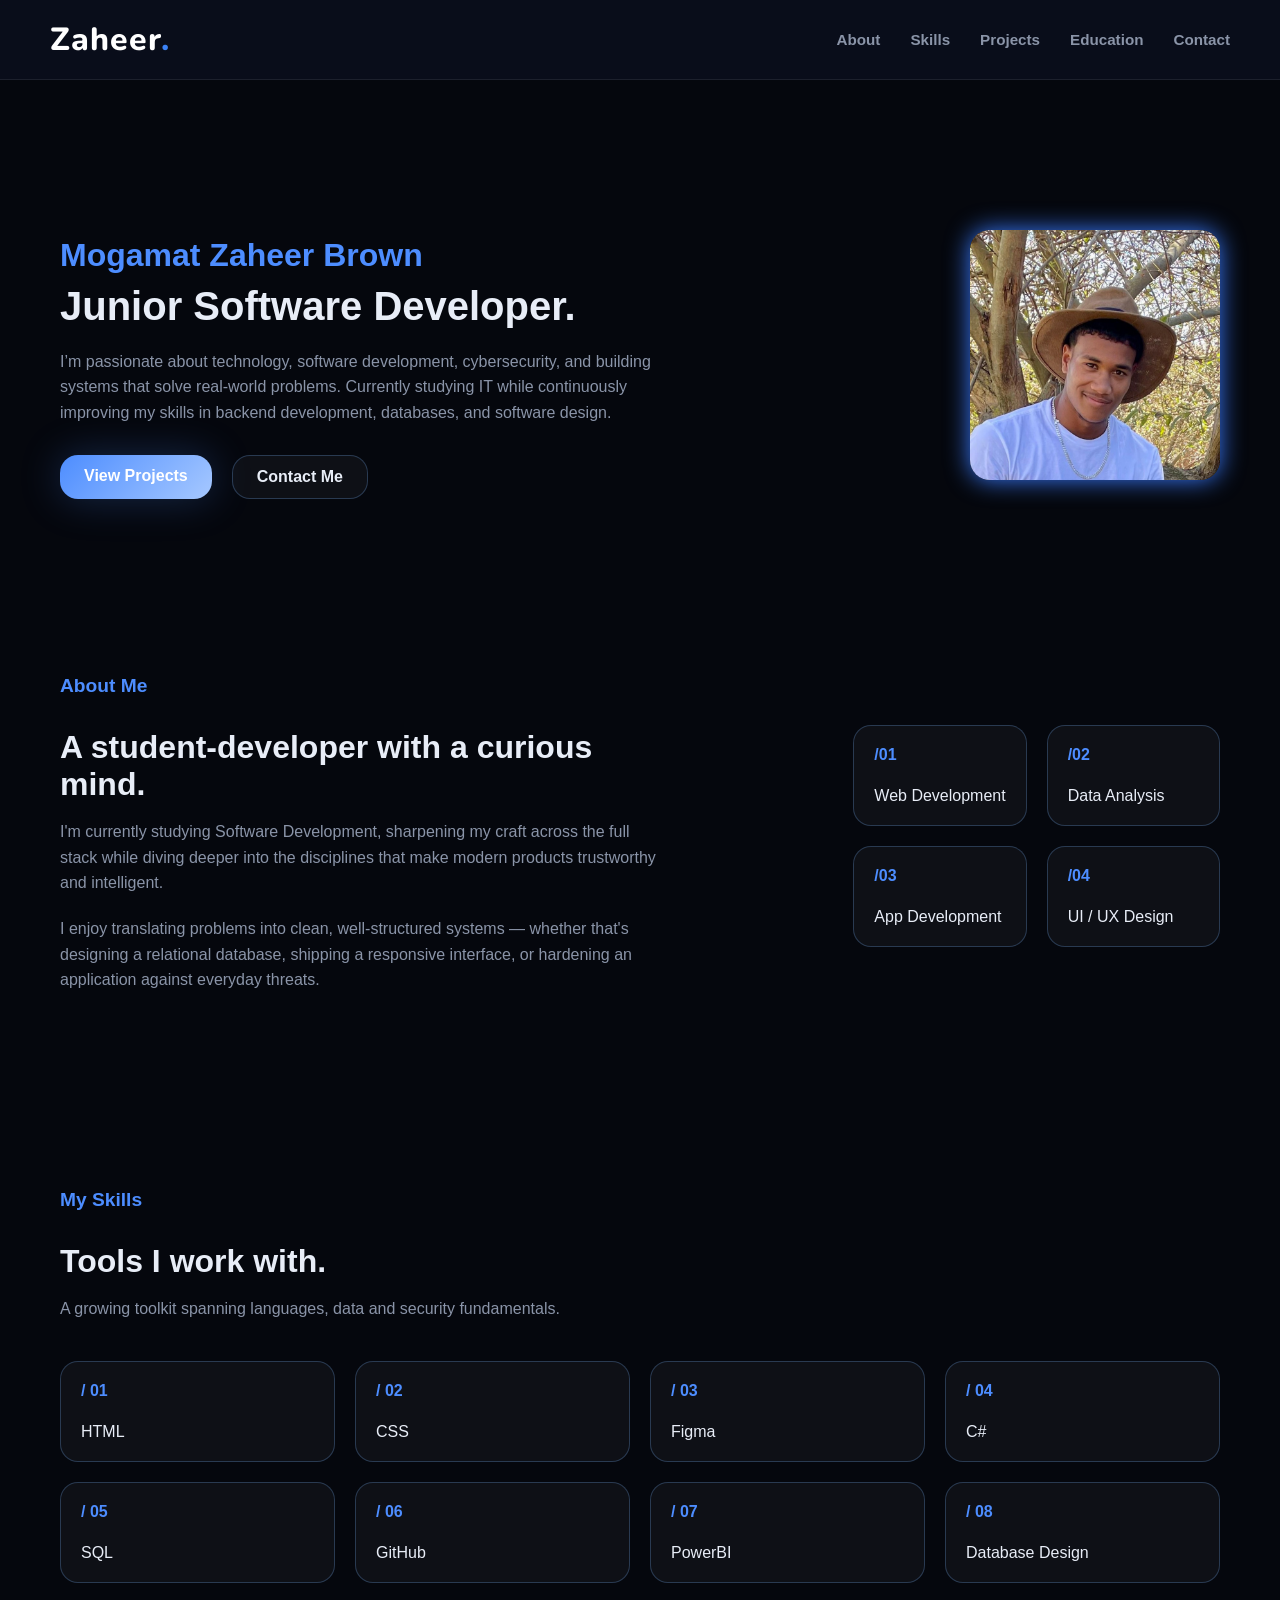
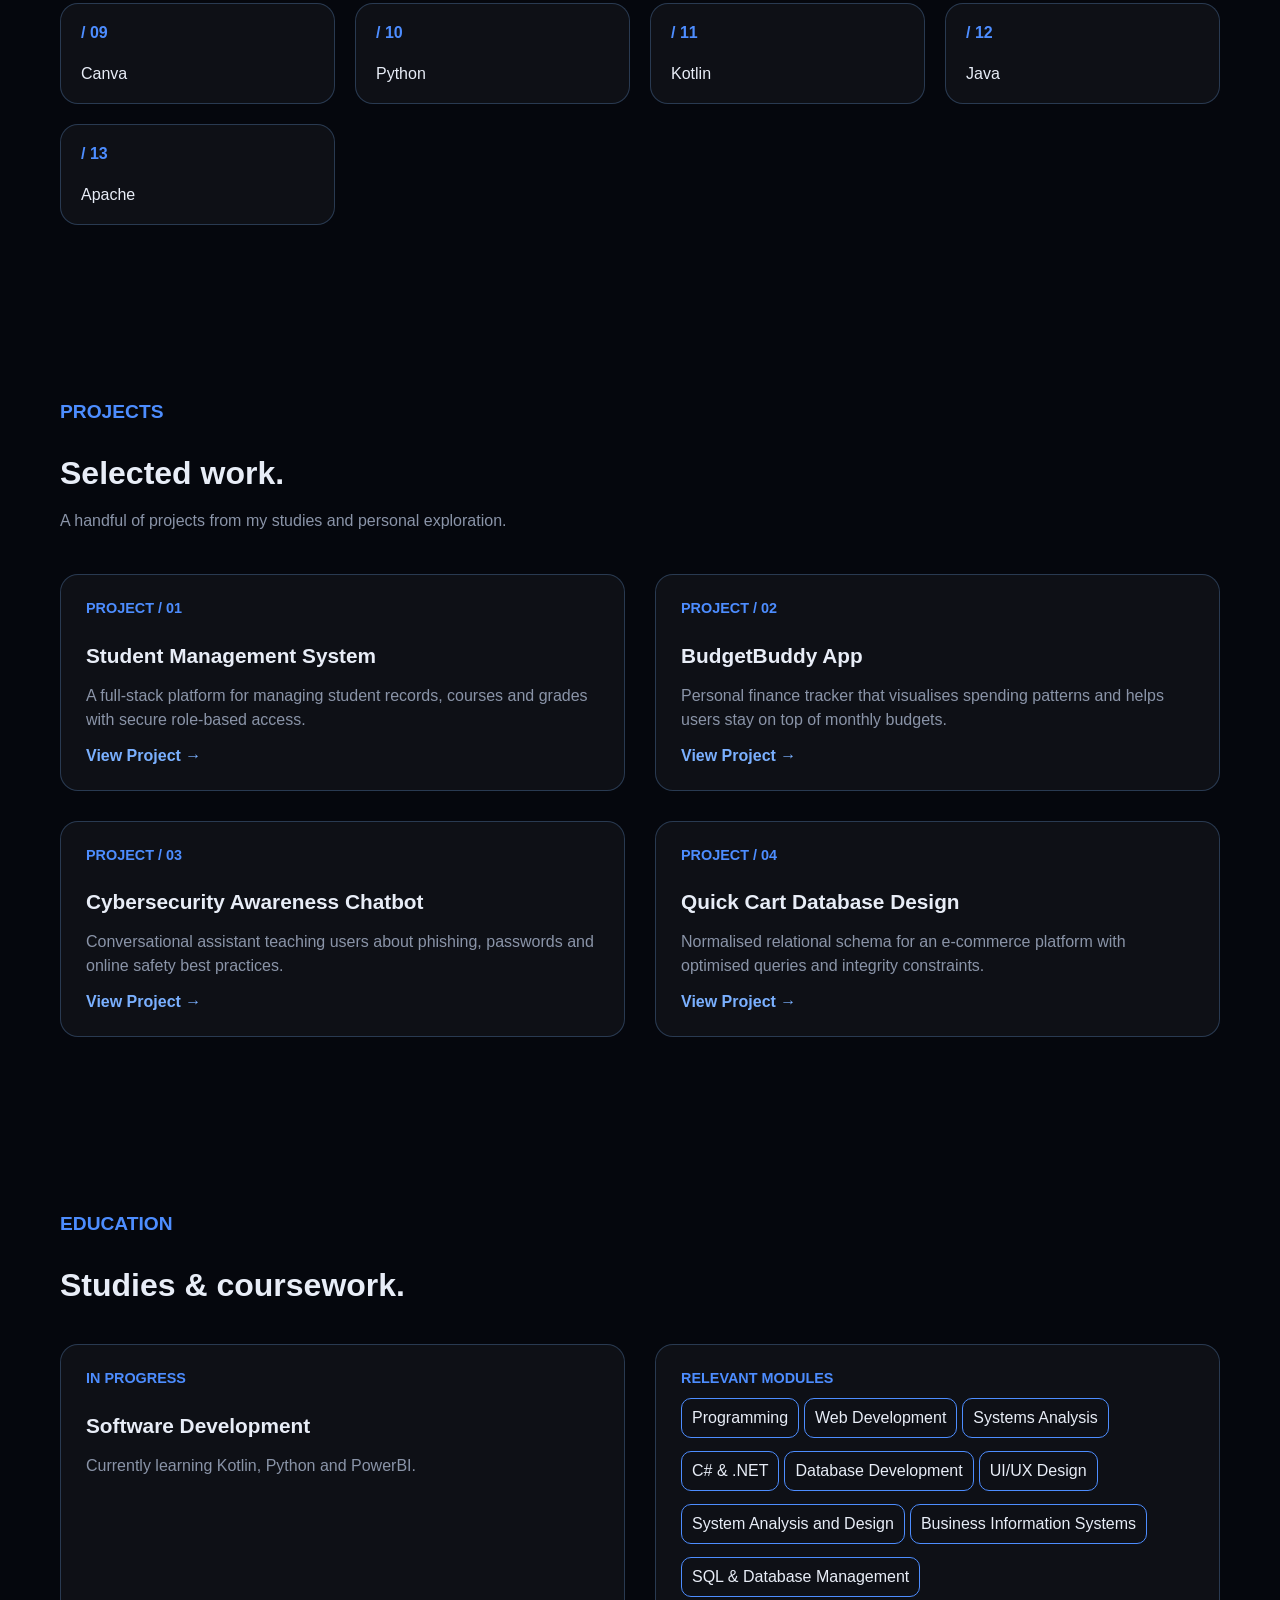
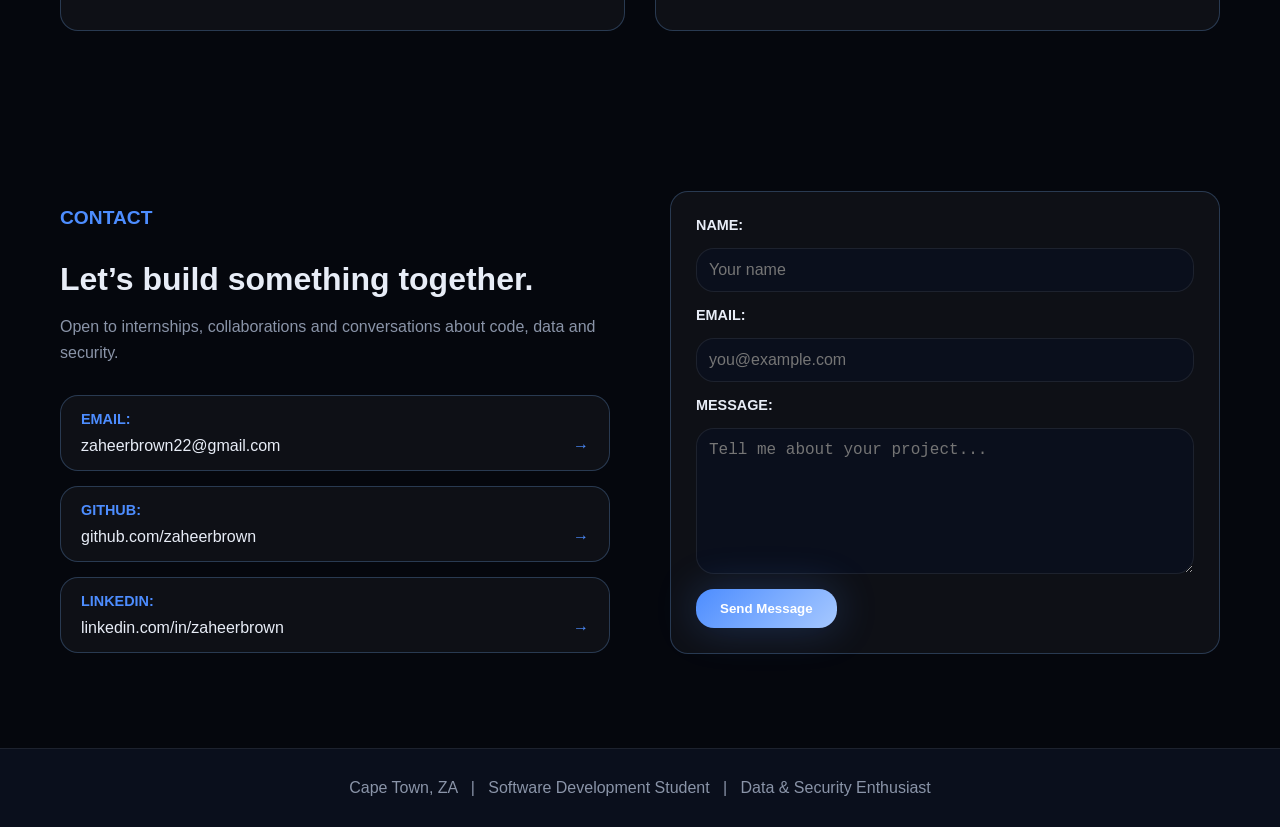
==== index.html @ 106a0495 "renamed html file" ====
<!DOCTYPE html>
<html lang="en">

<head>
    <meta charset="UTF-8">
    <meta name="viewport" content="width=device-width, initial-scale=1.0">
    <title>Mogamat Zaheer Brown Portfolio</title>
    <link rel="stylesheet" href="styles.css">
    <link href="https://fonts.googleapis.com/css2?family=Nunito:wght@700;800&display=swap" rel="stylesheet">
</head>

<body>
    <nav>
        <div>
            <h4 class="logo">
              Zaheer<span>.</span>
            </h4>
        </div>
        <div class="nav_list">
            <a href="#about">About</a>
            <a href="#skills">Skills</a>
            <a href="#projects">Projects</a>
            <a href="#education">Education</a>
            <a href="#contact">Contact</a>
        </div>
    </nav>

    <section class="hero">
        <div class="hero-text">
            <h2>Mogamat Zaheer Brown</h2>
            <h1>Junior Software Developer.</h1>
            <p>I’m passionate about technology, software development, cybersecurity, and building systems that solve
                real-world problems.
                Currently studying IT while continuously improving my skills in backend development, databases, and
                software design.</p>
            <div class="buttons">
                <a href="#projects" class="btn-primary">View Projects</a>
                <a href="#contact" class="btn-secondary">Contact Me</a>
            </div>
        </div>
        <div class="hero-box">
    <img src="images/profile.jpeg" alt="Profile Picture">
</div>
    </section>

    <section id="about" class="about">
        <div class="about-text">
            <h2>About Me</h2>
            <h3>A student-developer with a curious mind.</h3>
            <p>
                I'm currently studying Software Development, sharpening my craft across the full stack while diving
                deeper into the disciplines that make modern products trustworthy and intelligent.
            </p>
            <p>
                I enjoy translating problems into clean, well-structured systems — whether that's designing a relational
                database, shipping a responsive interface, or hardening an application against everyday threats.
            </p>
        </div>

        <div class="about-skills">
            <div class="skill-box">
                <span class="skill-number">/01</span>
                <span class="skill-title">Web Development</span>
            </div>
            <div class="skill-box">
                <span class="skill-number">/02</span>
                <span class="skill-title">Data Analysis</span>
            </div>
            <div class="skill-box">
                <span class="skill-number">/03</span>
                <span class="skill-title">App Development</span>
            </div>
            <div class="skill-box">
                <span class="skill-number">/04</span>
                <span class="skill-title">UI / UX Design</span>
            </div>
        </div>
    </section>


    <section id="skills" class="skills">
        <div class="skills-text">
            <h2>My Skills</h2>
            <h3>Tools I work with.</h3>
            <p>
                A growing toolkit spanning languages, data and security fundamentals.
            </p>
        </div>

        <div class="skills-grid">
            <div class="skill-box">
                <span class="skill-number">/ 01</span>
                <span class="skill-title">HTML</span>
            </div>
            <div class="skill-box">
                <span class="skill-number">/ 02</span>
                <span class="skill-title">CSS</span>
            </div>
            <div class="skill-box">
                <span class="skill-number">/ 03</span>
                <span class="skill-title">Figma</span>
            </div>
            <div class="skill-box">
                <span class="skill-number">/ 04</span>
                <span class="skill-title">C#</span>
            </div>
            <div class="skill-box">
                <span class="skill-number">/ 05</span>
                <span class="skill-title">SQL</span>
            </div>
            <div class="skill-box">
                <span class="skill-number">/ 06</span>
                <span class="skill-title">GitHub</span>
            </div>
            <div class="skill-box">
                <span class="skill-number">/ 07</span>
                <span class="skill-title">PowerBI</span>
            </div>
            <div class="skill-box">
                <span class="skill-number">/ 08</span>
                <span class="skill-title">Database Design</span>
            </div>
            <div class="skill-box">
                <span class="skill-number">/ 09</span>
                <span class="skill-title">Canva</span>
            </div>
            <div class="skill-box">
                <span class="skill-number">/ 10</span>
                <span class="skill-title">Python</span>
            </div>
            <div class="skill-box">
                <span class="skill-number">/ 11</span>
                <span class="skill-title">Kotlin</span>
            </div>
            <div class="skill-box">
                <span class="skill-number">/ 12</span>
                <span class="skill-title">Java</span>
            </div>
            <div class="skill-box">
                <span class="skill-number">/ 13</span>
                <span class="skill-title">Apache</span>
            </div>
        </div>
    </section>

    <!-- PROJECTS -->
    <section id="projects" class="projects">
        <div class="projects-text">
            <h2>PROJECTS</h2>
            <h3>Selected work.</h3>
            <p>A handful of projects from my studies and personal exploration.</p>
        </div>

        <div class="projects-grid">
            <div class="project-card">
                <span class="project-number">PROJECT / 01</span>
                <h4>Student Management System</h4>
                <p>A full-stack platform for managing student records, courses and grades with secure role-based access.
                </p>
                <a href="https://github.com/zaheerbrown/HCIN-FINAL-POE.git" class="project-link">View Project →</a>
            </div>

            <div class="project-card">
                <span class="project-number">PROJECT / 02</span>
                <h4>BudgetBuddy App</h4>
                <p>Personal finance tracker that visualises spending patterns and helps users stay on top of monthly
                    budgets.</p>
                <a href="https://github.com/Suhail-Allie/BudgetBuddy.git" class="project-link" target="_blank">View
                    Project →</a>
            </div>

            <div class="project-card">
                <span class="project-number">PROJECT / 03</span>
                <h4>Cybersecurity Awareness Chatbot</h4>
                <p>Conversational assistant teaching users about phishing, passwords and online safety best practices.
                </p>
                <a href="#" class="project-link" target="_blank">View Project →</a>
            </div>

            <div class="project-card">
                <span class="project-number">PROJECT / 04</span>
                <h4>Quick Cart Database Design</h4>
                <p>Normalised relational schema for an e-commerce platform with optimised queries and integrity
                    constraints.</p>
                <a href="#" class="project-link" target="_blank">View Project →</a>
            </div>
        </div>
    </section>

<section id="education" class="education">
  <div class="education-text">
    <h2>EDUCATION</h2>
    <h3>Studies & coursework.</h3>
  </div>

  <div class="education-grid">
    <div class="education-card">
      <span class="edu-label">IN PROGRESS</span>
      <h4>Software Development</h4>
      <p>Currently learning Kotlin, Python and PowerBI.</p>
    </div>

    <div class="education-card">
      <span class="edu-label">RELEVANT MODULES</span>
      <ul class="modules-list">
        <li>Programming</li>
        <li>Web Development</li>
        <li>Systems Analysis</li>
        <li>C# &amp; .NET</li>
        <li>Database Development</li>
        <li>UI/UX Design</li>
        <li>System Analysis and Design</li>
        <li>Business Information Systems</li>
        <li>SQL & Database Management</li>
      </ul>
    </div>
  </div>
</section>

<section id="contact" class="contact">
  <div class="contact-left">
    <div class="contact-text">
    <h2>CONTACT</h2>
    <h3>Let’s build something together.</h3>
  </div>
    <p>
      Open to internships, collaborations and conversations about code, data and security.
    </p>

    <div class="contact-item">
      <strong>EMAIL:</strong>
      <div class="contact_info">
          <a href="mailto:zaheerbrown22@gmail.com">zaheerbrown22@gmail.com</a>
          <span class="arrow">→</span>
      </div>
    </div>
    <div class="contact-item">
      <strong>GITHUB:</strong>
      <div class="contact_info">
          <a href="https://github.com/zaheerbrown" target="_blank">github.com/zaheerbrown</a>
          <span class="arrow">→</span>
      </div>
    </div>
    <div class="contact-item">
      <strong>LINKEDIN:</strong>
      <div class="contact_info">
          <a href="www.linkedin.com/in/mogamat-zaheer-brown" target="_blank">linkedin.com/in/zaheerbrown</a>
          <span class="arrow">→</span>
      </div>
    </div>
  </div>

  <div class="contact-right">
    <form action="https://formspree.io/f/xzdwbwro" method="POST">
      <label for="name">NAME:</label>
      <input type="text" id="name" name="name" placeholder="Your name" required>

      <label for="email">EMAIL:</label>
      <input type="email" id="email" name="email" placeholder="you@example.com" required>

      <label for="message">MESSAGE:</label>
      <textarea id="message" name="message" placeholder="Tell me about your project..." required></textarea>

      <button type="submit" class="btn-primary">Send Message</button>
    </form>
  </div>
</section>


    <footer>
        Cape Town, ZA &nbsp; | &nbsp; Software Development Student &nbsp; | &nbsp; Data & Security Enthusiast
    </footer>
</body>

</html>
---- styles.css ----
:root {
    --bg: #05070d;
    --bg-2: #0a0f1c;
    --surface: rgba(255, 255, 255, 0.04);
    --surface-strong: rgba(255, 255, 255, 0.07);
    --border: rgba(255, 255, 255, 0.08);
    --border-strong: rgba(120, 180, 255, 0.25);
    --text: #e8edf7;
    --text-dim: #8a94a8;
    --blue: #4d8dff;
    --blue-2: #7ab0ff;
    --blue-glow: #3a7bff;
    --white: #ffffff;
    --gradient: linear-gradient(135deg, #4d8dff 0%, #a6c8ff 100%);
    --gradient-soft: linear-gradient(135deg, rgba(77, 141, 255, 0.18), rgba(166, 200, 255, 0.05));
    --shadow-glow: 0 0 40px rgba(77, 141, 255, 0.25);
    --radius: 18px;
    --radius-lg: 28px;
}

* {
    scroll-behavior: smooth;
}

body {
    margin: 0;
    /* padding: 0 50px 0 50px; */
    font-family: Arial, sans-serif;
    background: var(--bg);
    color: var(--text);
    position: relative;
}

nav {
    display: flex;
    justify-content: space-between;
    align-items: center;
    padding: 18px 50px;
    background: rgba(10, 15, 28, 0.9);
    backdrop-filter: blur(12px);
    border-bottom: 1px solid var(--border);
    position: fixed;
    top: 0;
    width: 100%;
    box-sizing: border-box;
    z-index: 1000;
}

/* LOGO */

.logo {
    font-size: 2rem;
    font-weight: 800;
    font-family: 'Nunito', sans-serif;
    color: white;
    letter-spacing: 1px;
    margin: 0;
}

.logo span {
    color: #3b82f6;
}

/* NAV LINKS */

.nav_list {
    display: flex;
    align-items: center;
    gap: 30px;
}

nav a {
    color: var(--text-dim);
    text-decoration: none;
    font-weight: 600;
    font-size: 0.95rem;
    transition: 0.3s ease;
    position: relative;
}

/* HOVER EFFECT */

nav a::after {
    content: '';
    position: absolute;
    left: 0;
    bottom: -6px;
    width: 0%;
    height: 2px;
    background: var(--blue);
    transition: 0.3s ease;
}

nav a:hover {
    color: var(--white);
}

nav a:hover::after {
    width: 100%;
}

.hero {
    display: flex;
    justify-content: space-between;
    align-items: center;
    padding: 80px 60px;
    margin-top: 130px;
}

.hero-text {
    max-width: 600px;
}

.hero-text h2 {
    color: var(--blue);
    font-size: 2rem;
    margin-bottom: 10px;
}

.hero-text h1 {
    font-size: 2.5rem;
    margin: 0 0 20px;
}

.hero-text p {
    color: var(--text-dim);
    line-height: 1.6;
    margin-bottom: 30px;
}

.buttons {
    display: flex;
    gap: 20px;
}

.buttons a {
    padding: 12px 24px;
    border-radius: var(--radius);
    text-decoration: none;
    font-weight: 600;
    transition: all 0.3s;
}

.btn-primary {
    background: var(--gradient);
    color: var(--white);
    box-shadow: var(--shadow-glow);
}

.btn-secondary {
    background: var(--surface);
    color: var(--text);
    border: 1px solid var(--border-strong);
}

.btn-secondary:hover {
    background: var(--surface-strong);
}

.hero-box {
    width: 160px;
    height: 160px;
    background: var(--bg-2);
    border-radius: var(--radius-lg);
    display: flex;
    align-items: center;
    justify-content: center;
    font-size: 2.5rem;
    font-weight: bold;
    color: var(--blue-2);
    box-shadow: 0 0 25px var(--blue-glow);
}

.about {
    display: flex;
    justify-content: space-between;
    align-items: center;
    padding: 80px 60px;
    gap: 60px;
}

.about-text {
    max-width: 600px;
}

.about-text h2 {
    font-size: 1.2rem;
    color: var(--blue);
    margin-bottom: 10px;
}

.about-text h3 {
    font-size: 2rem;
    margin-bottom: 15px;
    color: var(--text);
}


.about-text p {
    color: var(--text-dim);
    line-height: 1.6;
    margin-bottom: 20px;
}

.about-skills {
    display: grid;
    justify-content: center;
    align-items: center;
    grid-template-columns: repeat(2, 1fr);
    gap: 20px;
}

.skill-box {
    background: var(--surface);
    border: 1px solid var(--border-strong);
    border-radius: var(--radius);
    padding: 20px;
    display: flex;
    align-items: center;
    gap: 15px;
    transition: background 0.3s, transform 0.3s;
}

.skill-box:hover {
    background: var(--surface-strong);
    transform: translateY(-4px);
}

.skill-number {
    color: var(--blue);
    font-weight: bold;
    font-size: 1.2rem;
}

.skill-title {
    color: var(--text);
    font-size: 1rem;
    font-weight: 500;
}

.skills {
    padding: 80px 60px;
}

.skills-text {
    max-width: 600px;
    margin-bottom: 40px;
}

.skills-text h2 {
    font-size: 1.2rem;
    color: var(--blue);
    margin-bottom: 10px;
}

.skills-text h3 {
    font-size: 2rem;
    margin-bottom: 15px;
    color: var(--text);
}

.skills-text p {
    color: var(--text-dim);
    line-height: 1.6;
}

.skills-grid {
    display: grid;
    grid-template-columns: repeat(4, 1fr);
    gap: 20px;
}

.skill-box {
    background: var(--surface);
    border: 1px solid var(--border-strong);
    border-radius: var(--radius);
    padding: 20px;
    display: flex;
    flex-direction: column;
    align-items: flex-start;
    transition: background 0.3s, transform 0.3s;
}

.skill-box:hover {
    background: var(--surface-strong);
    transform: translateY(-4px);
}

.skill-number {
    color: var(--blue);
    font-weight: bold;
    font-size: 1rem;
    margin-bottom: 8px;
}

.skill-title {
    color: var(--text);
    font-size: 1rem;
    font-weight: 500;
}

.projects {
    padding: 80px 60px;
}

.projects-text {
    max-width: 600px;
    margin-bottom: 40px;
}

.projects-text h2 {
    font-size: 1.2rem;
    color: var(--blue);
    margin-bottom: 10px;
}

.projects-text h3 {
    font-size: 2rem;
    margin-bottom: 15px;
    color: var(--text);
}

.projects-text p {
    color: var(--text-dim);
    line-height: 1.6;
}

.projects-grid {
    display: grid;
    grid-template-columns: repeat(2, 1fr);
    gap: 30px;
}

.project-card {
    background: var(--surface);
    border: 1px solid var(--border-strong);
    border-radius: var(--radius);
    padding: 25px;
    transition: background 0.3s, transform 0.3s;
}

.project-card:hover {
    background: var(--surface-strong);
    transform: translateY(-4px);
}

.project-number {
    color: var(--blue);
    font-weight: bold;
    font-size: 0.9rem;
    display: block;
    margin-bottom: 10px;
}

.project-card h4 {
    font-size: 1.3rem;
    margin-bottom: 12px;
    color: var(--text);
}

.project-card p {
    color: var(--text-dim);
    line-height: 1.5;
    margin-bottom: 15px;
}

.project-link {
    color: var(--blue-2);
    text-decoration: none;
    font-weight: 600;
    transition: color 0.3s;
}

.project-link:hover {
    color: var(--blue);
}

.education {
    padding: 80px 60px;
}

.education-text {
    max-width: 600px;
    margin-bottom: 40px;
}

.education-text h2 {
    font-size: 1.2rem;
    color: var(--blue);
    margin-bottom: 10px;
}

.education-text h3 {
    font-size: 2rem;
    margin-bottom: 15px;
    color: var(--text);
}

.education-grid {
    display: grid;
    grid-template-columns: repeat(2, 1fr);
    gap: 30px;
}

.education-card {
    background: var(--surface);
    border: 1px solid var(--border-strong);
    border-radius: var(--radius);
    padding: 25px;
    transition: background 0.3s, transform 0.3s;
}

.education-card:hover {
    background: var(--surface-strong);
    transform: translateY(-4px);
}

.edu-label {
    color: var(--blue);
    font-weight: bold;
    font-size: 0.9rem;
    display: block;
    margin-bottom: 12px;
}

.education-card h4 {
    font-size: 1.3rem;
    margin-bottom: 12px;
    color: var(--text);
}

.education-card p {
    color: var(--text-dim);
    line-height: 1.5;
}

.modules-list {
    list-style: none;
    padding: 0;
    margin: 0;
    display: flex;
    flex-direction: row;
    flex-wrap: wrap;
    gap: 5px;
}

.modules-list li {
    color: var(--text);
    margin-bottom: 8px;
    font-weight: 500;
    border: 1px solid var(--blue);
    padding: 10px;
    border-radius: 10px;
    cursor: default;

}

.modules-list li:hover {
    background-color: #05070d;
}

.contact {
    display: flex;
    justify-content: space-between;
    align-items: flex-start;
    padding: 80px 60px;
    gap: 60px;
}

.contact-left {
    flex: 1;
}

.contact-left h2 {
    font-size: 1.2rem;
    color: var(--blue);
    margin-bottom: 10px;
}

.contact-left h3 {
    font-size: 2rem;
    margin-bottom: 15px;
    color: var(--text);
}

.contact-left p {
    color: var(--text-dim);
    line-height: 1.6;
    margin-bottom: 30px;
}

.contact-item {
    display: flex;
    flex-direction: column;
    align-items: left;
    gap: 10px;
    background: var(--surface);
    border: 1px solid var(--border-strong);
    border-radius: var(--radius);
    padding: 15px 20px;
    margin-bottom: 15px;
    transition: background 0.3s, transform 0.3s;
}

.contact_info {
    display: flex;
    justify-content: space-between;
}

.contact-item:hover {
    background: var(--surface-strong);
    transform: translateY(-3px);
}

.contact-item strong {
    color: var(--blue);
    font-size: 0.9rem;
}

.contact-item a {
    color: var(--text);
    text-decoration: none;
    font-weight: 500;
    flex: 1;
}

.contact-item a:hover {
    color: var(--blue-2);
}

.arrow {
    color: var(--blue);
    font-weight: bold;
}

.contact-right {
    flex: 1;
}

.contact-right form {
    display: flex;
    flex-direction: column;
    gap: 15px;
    background: var(--surface);
    border: 1px solid var(--border-strong);
    border-radius: var(--radius);
    padding: 25px;
}

.contact-right label {
    color: var(--text);
    font-weight: 600;
    font-size: 0.9rem;
}

.contact-right input,
.contact-right textarea {
    background: var(--bg-2);
    border: 1px solid var(--border);
    border-radius: var(--radius);
    padding: 12px;
    color: var(--text);
    font-size: 1rem;
}

.contact-right input:focus,
.contact-right textarea:focus {
    outline: none;
    border-color: var(--blue);
    box-shadow: 0 0 8px var(--blue-glow);
}

.contact-right textarea {
    min-height: 120px;
    resize: vertical;
}

.contact-right button {
    align-self: flex-start;
    padding: 12px 24px;
    border: none;
    border-radius: var(--radius);
    cursor: pointer;
    font-weight: 600;
    background: var(--gradient);
    color: var(--white);
    box-shadow: var(--shadow-glow);
    transition: transform 0.3s;
}

.contact-right button:hover {
    transform: translateY(-3px);
}

.hero-box {
    width: 250px;
    height: 250px;
    border-radius: 20px;
    overflow: hidden;
    display: flex;
    justify-content: center;
    align-items: center;
    background: #111;
}

.hero-box img {
    width: 100%;
    height: 100%;
    object-fit: cover;
}



footer {
    text-align: center;
    padding: 30px;
    color: var(--text-dim);
    border-top: 1px solid var(--border);
    background: var(--bg-2);
}


/* large tablets */
@media (max-width: 1200px) {

    .skills-grid {
        grid-template-columns: repeat(3, 1fr);
    }

    .projects-grid {
        grid-template-columns: 1fr;
    }

    .education-grid {
        grid-template-columns: 1fr;
    }
}



/* tablets */
@media (max-width: 992px) {

    nav {
        padding: 10px 20px;
    }

    .hero,
    .about,
    .contact {
        flex-direction: column;
        text-align: center;
        gap: 50px;
    }

    .hero-text,
    .about-text,
    .skills-text,
    .projects-text,
    .education-text,
    .contact-left {
        max-width: 100%;
    }

    .buttons {
        justify-content: center;
    }

    .about-skills {
        width: 100%;
    }

    .skills-grid {
        grid-template-columns: repeat(2, 1fr);
    }

    .contact-right {
        width: 100%;
    }

    .contact-right form {
        width: 100%;
        box-sizing: border-box;
    }

    .hero {
        padding: 140px 40px 80px;
    }

    .about,
    .skills,
    .projects,
    .education,
    .contact {
        padding: 80px 40px;
    }
}



/* media devices */
@media (max-width: 768px) {

    nav {
        flex-direction: column;
        align-items: center;
        padding: 15px;
    }

    .nav_list {
        flex-wrap: wrap;
        justify-content: center;
        gap: 15px;
        padding: 0;
        margin-bottom: 10px;
    }

    nav a {
        margin-left: 0;
        font-size: 0.95rem;
    }

    .logo {
        padding-left: 0;
        font-size: 1.8rem;
    }

    .hero {
        padding: 40px 25px 80px;
        flex-direction: column-reverse;
    }
    .hero-text h1 {
        font-size: 2rem;
    }

    .hero-text h2 {
        font-size: 1.5rem;
    }

    .hero-box {
        width: 220px;
        height: 220px;
    }

    .about,
    .skills,
    .projects,
    .education,
    .contact {
        padding: 70px 25px;
    }

    .about-skills {
        grid-template-columns: 1fr;
    }

    .skills-grid {
        grid-template-columns: 1fr;
    }

    .projects-grid {
        grid-template-columns: 1fr;
    }

    .education-grid {
        grid-template-columns: 1fr;
    }

    .section-header h3,
    .about-text h3,
    .skills-text h3,
    .projects-text h3,
    .education-text h3,
    .contact-left h3 {
        font-size: 1.8rem;
    }

    .contact {
        gap: 40px;
    }

    .contact-item {
        text-align: left;
    }
}


/* smart phones */
@media (max-width: 480px) {

    .hero {
        padding: 180px 20px 60px;
    }

    .hero-text h1 {
        font-size: 1.7rem;
    }

    .hero-text p,
    .about-text p,
    .skills-text p,
    .projects-text p,
    .contact-left p {
        font-size: 0.95rem;
        line-height: 1.7;
    }

    .buttons {
        flex-direction: column;
        width: 100%;
    }

    .buttons a {
        text-align: center;
        width: 100%;
        box-sizing: border-box;
    }

    .hero-box {
        width: 180px;
        height: 180px;
    }

    .skill-box,
    .project-card,
    .education-card,
    .contact-item,
    .contact-right form {
        padding: 18px;
    }

    .section-header h3,
    .about-text h3,
    .skills-text h3,
    .projects-text h3,
    .education-text h3,
    .contact-left h3 {
        font-size: 1.5rem;
    }

    footer {
        font-size: 0.85rem;
        line-height: 1.6;
        padding: 20px;
    }
}

@media (max-width: 340px){
    .nav_list {
    gap: 5px;

}
.hero {
        padding: 24px 25px 80px;
    }
}
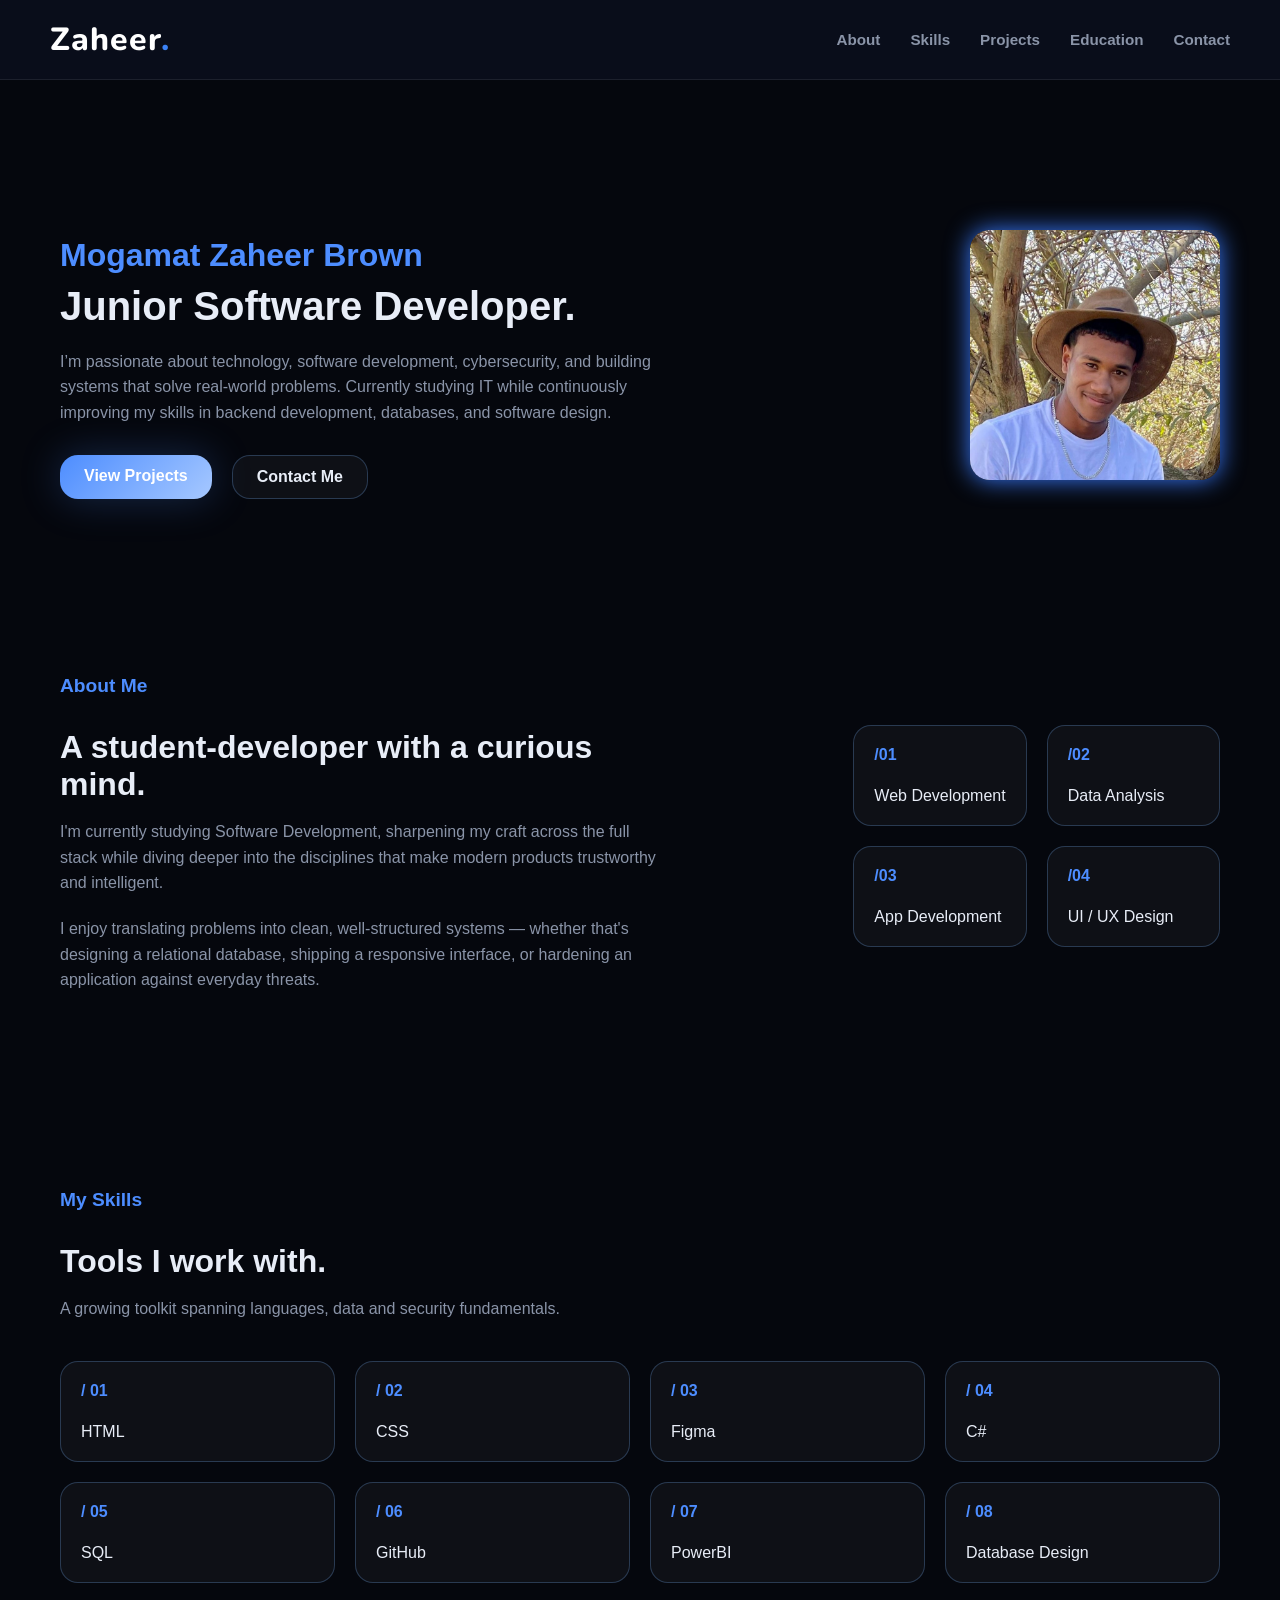
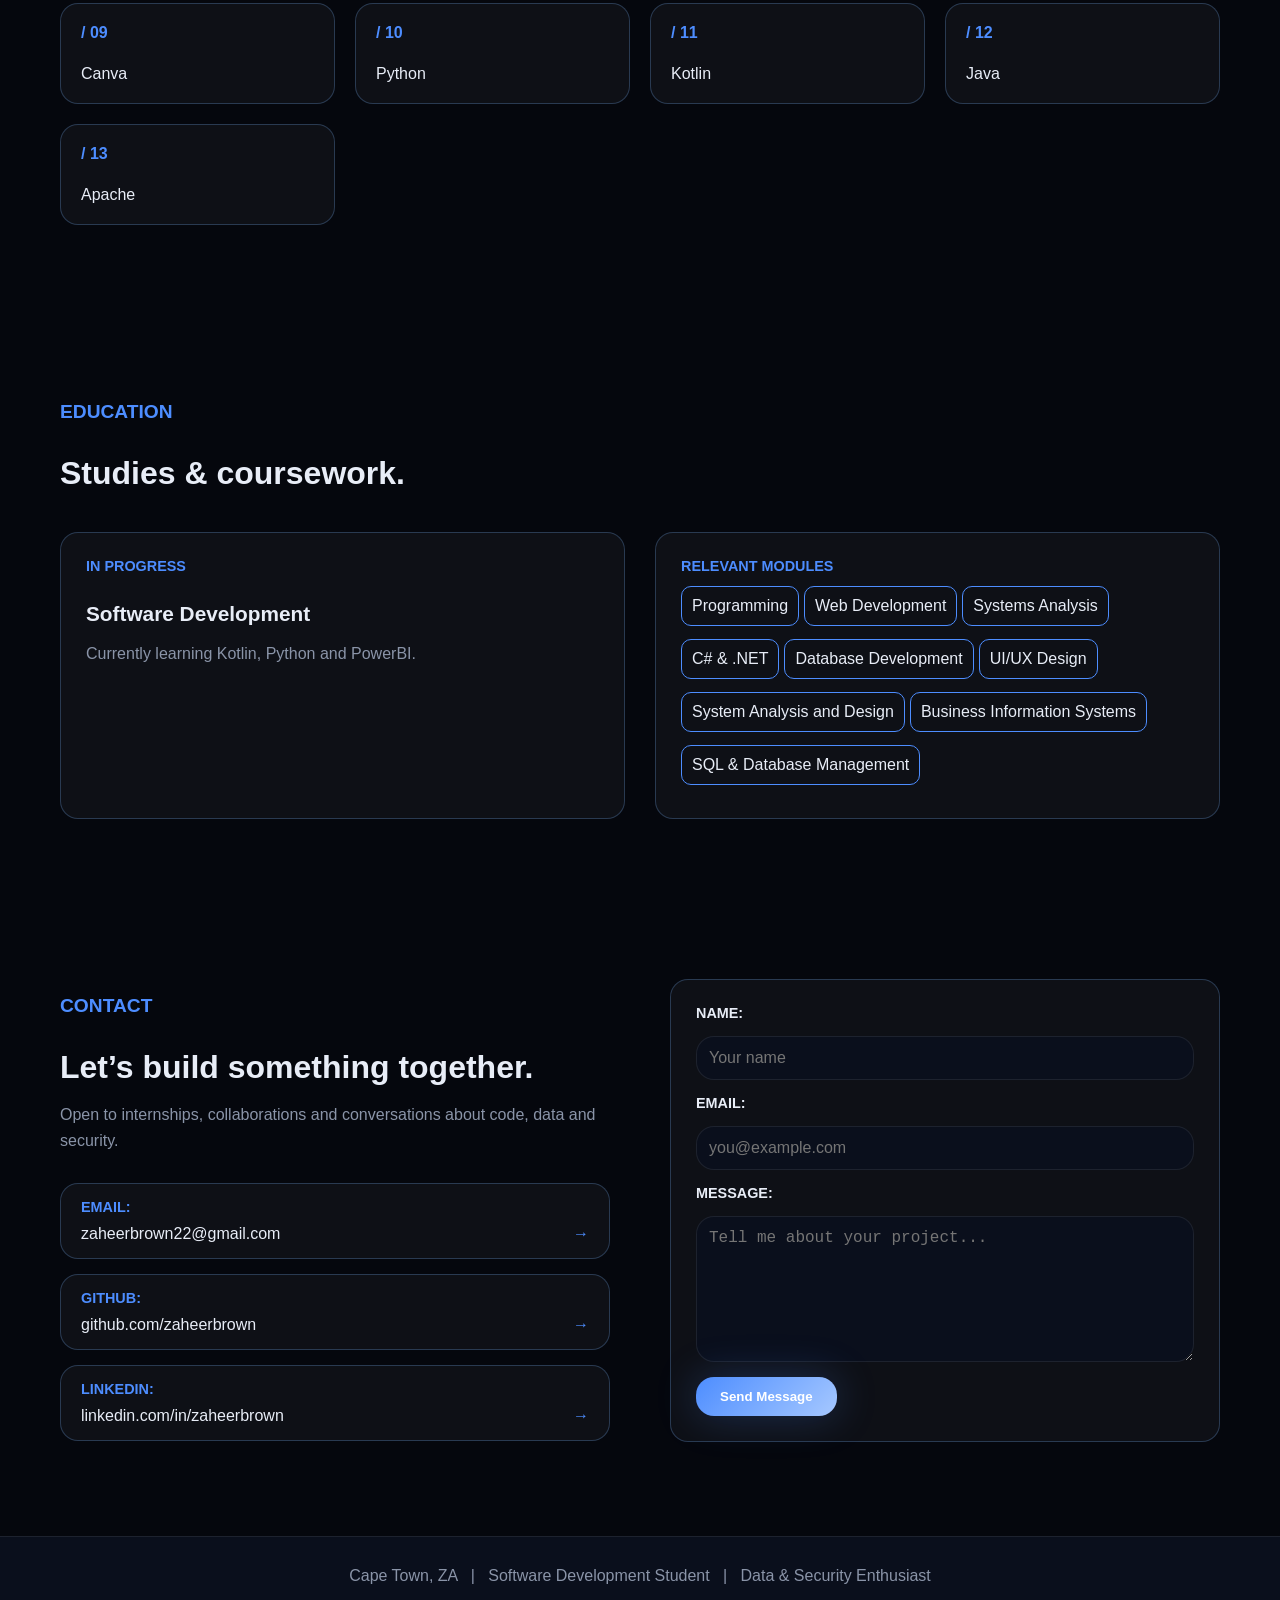
==== commit e90edc1d: "updated the skills section and removed unnecessary information" ====
--- a/index.html
+++ b/index.html
@@ -139,50 +139,6 @@
             <div class="skill-box">
                 <span class="skill-number">/ 13</span>
                 <span class="skill-title">Apache</span>
-            </div>
-        </div>
-    </section>
-
-    <!-- PROJECTS -->
-    <section id="projects" class="projects">
-        <div class="projects-text">
-            <h2>PROJECTS</h2>
-            <h3>Selected work.</h3>
-            <p>A handful of projects from my studies and personal exploration.</p>
-        </div>
-
-        <div class="projects-grid">
-            <div class="project-card">
-                <span class="project-number">PROJECT / 01</span>
-                <h4>Student Management System</h4>
-                <p>A full-stack platform for managing student records, courses and grades with secure role-based access.
-                </p>
-                <a href="https://github.com/zaheerbrown/HCIN-FINAL-POE.git" class="project-link">View Project →</a>
-            </div>
-
-            <div class="project-card">
-                <span class="project-number">PROJECT / 02</span>
-                <h4>BudgetBuddy App</h4>
-                <p>Personal finance tracker that visualises spending patterns and helps users stay on top of monthly
-                    budgets.</p>
-                <a href="https://github.com/Suhail-Allie/BudgetBuddy.git" class="project-link" target="_blank">View
-                    Project →</a>
-            </div>
-
-            <div class="project-card">
-                <span class="project-number">PROJECT / 03</span>
-                <h4>Cybersecurity Awareness Chatbot</h4>
-                <p>Conversational assistant teaching users about phishing, passwords and online safety best practices.
-                </p>
-                <a href="#" class="project-link" target="_blank">View Project →</a>
-            </div>
-
-            <div class="project-card">
-                <span class="project-number">PROJECT / 04</span>
-                <h4>Quick Cart Database Design</h4>
-                <p>Normalised relational schema for an e-commerce platform with optimised queries and integrity
-                    constraints.</p>
-                <a href="#" class="project-link" target="_blank">View Project →</a>
             </div>
         </div>
     </section>
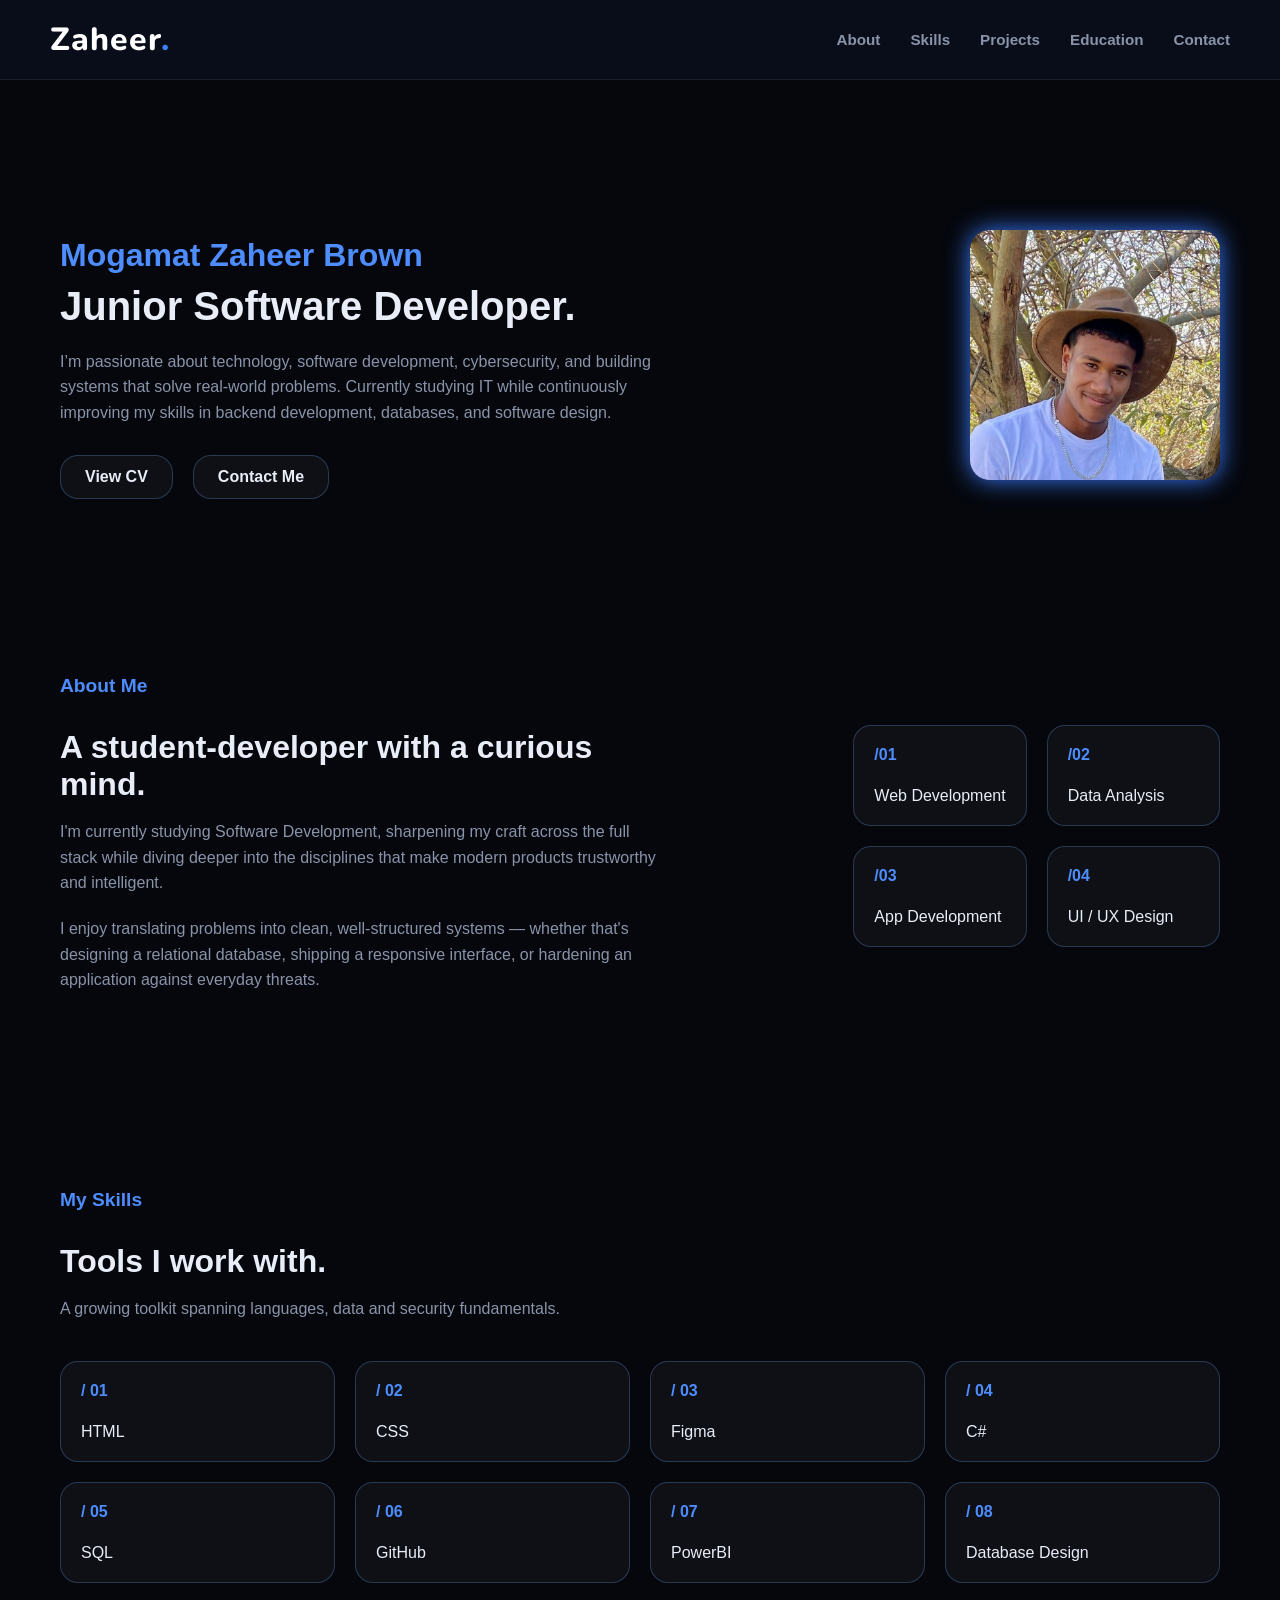
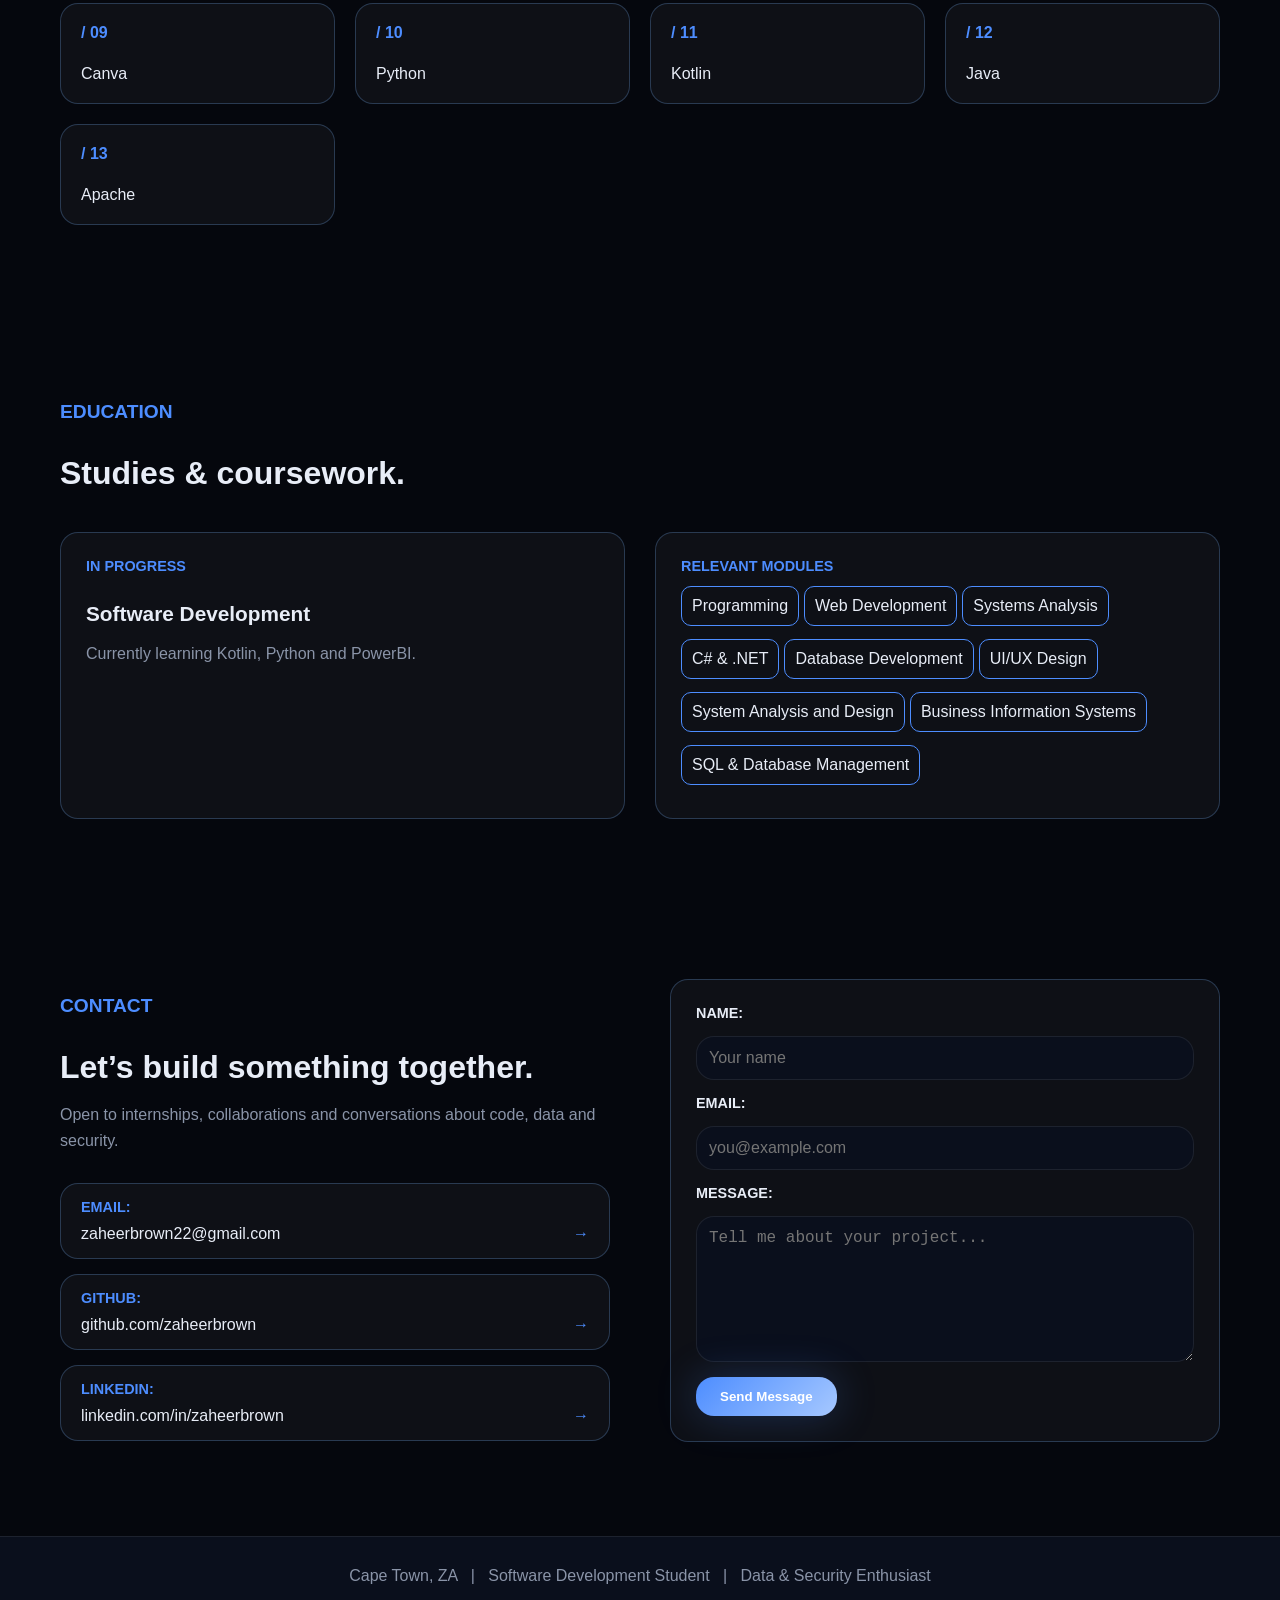
==== commit 491ce8ed: "added my cv" ====
--- a/index.html
+++ b/index.html
@@ -34,7 +34,8 @@
                 Currently studying IT while continuously improving my skills in backend development, databases, and
                 software design.</p>
             <div class="buttons">
-                <a href="#projects" class="btn-primary">View Projects</a>
+                <a href="assets/Zaheer_Brown_CV.pdf" target="_blank" class="btn-secondary">
+        View CV</a>
                 <a href="#contact" class="btn-secondary">Contact Me</a>
             </div>
         </div>
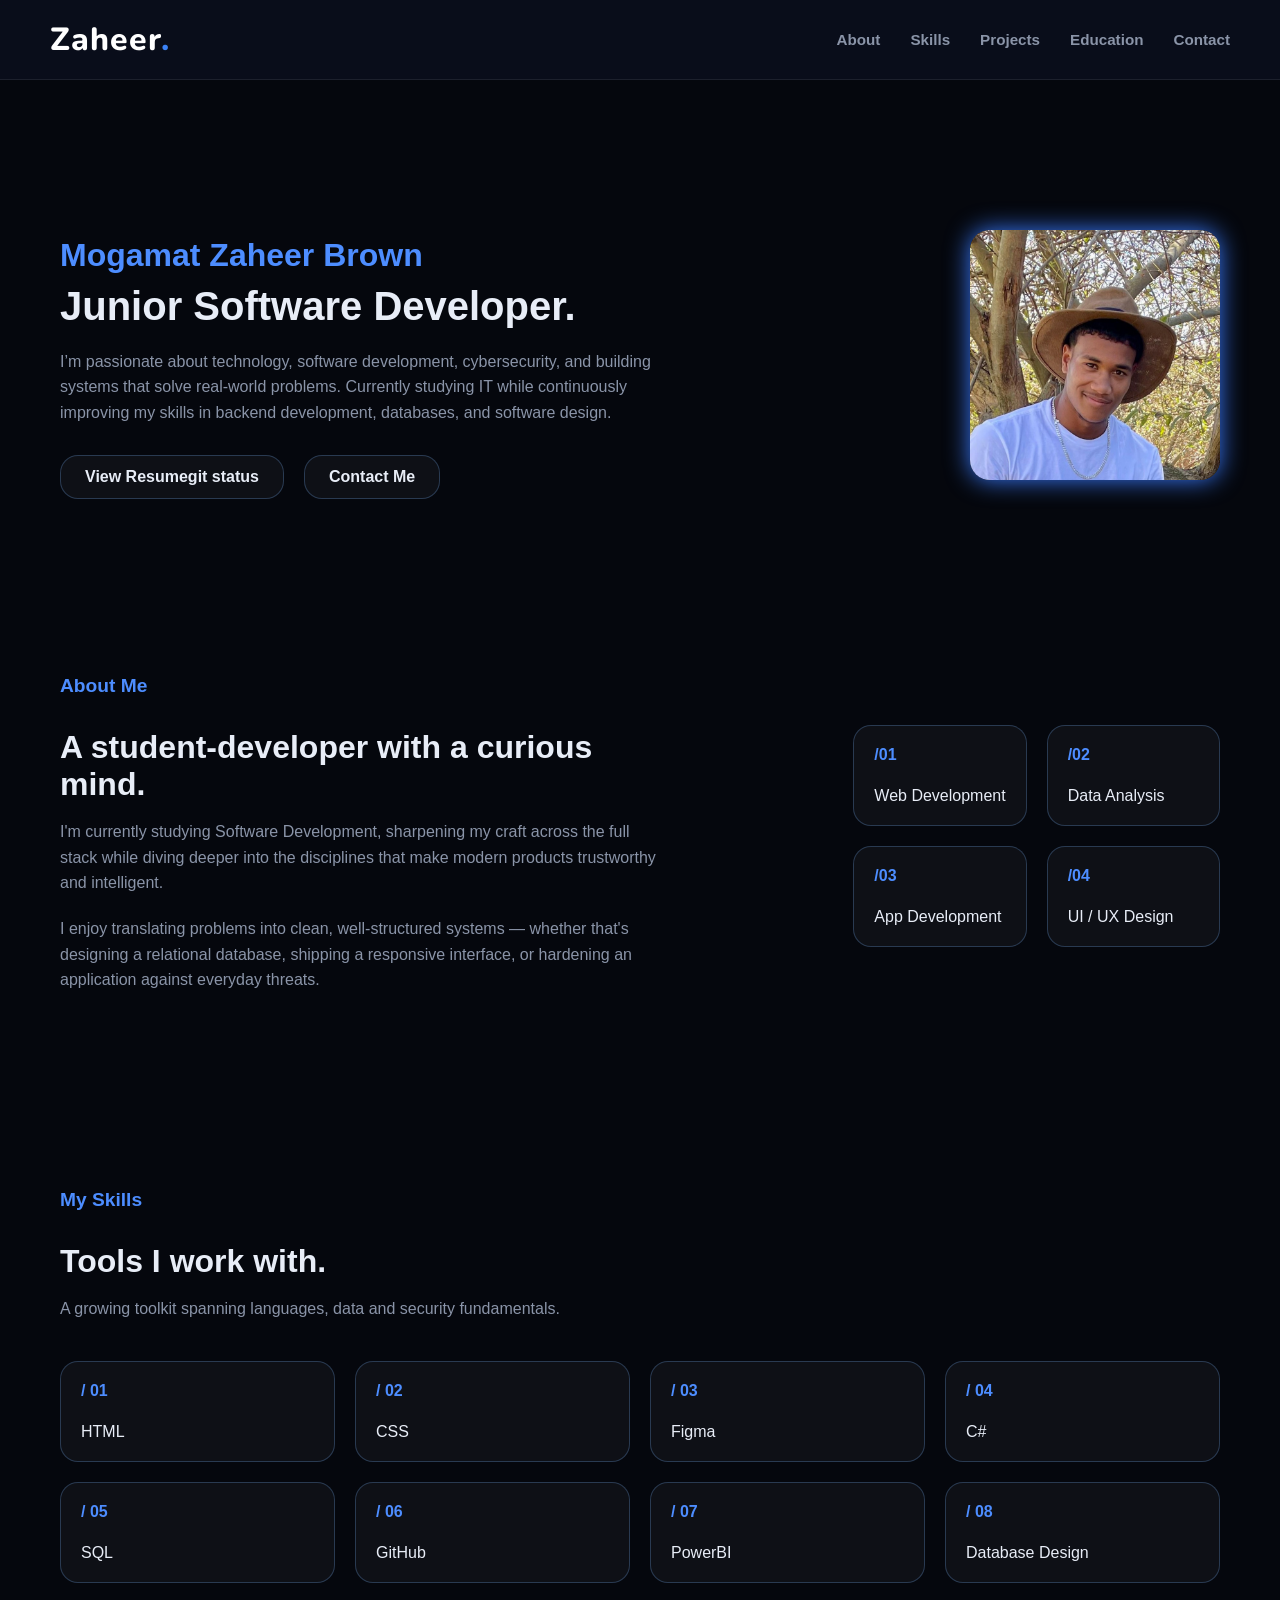
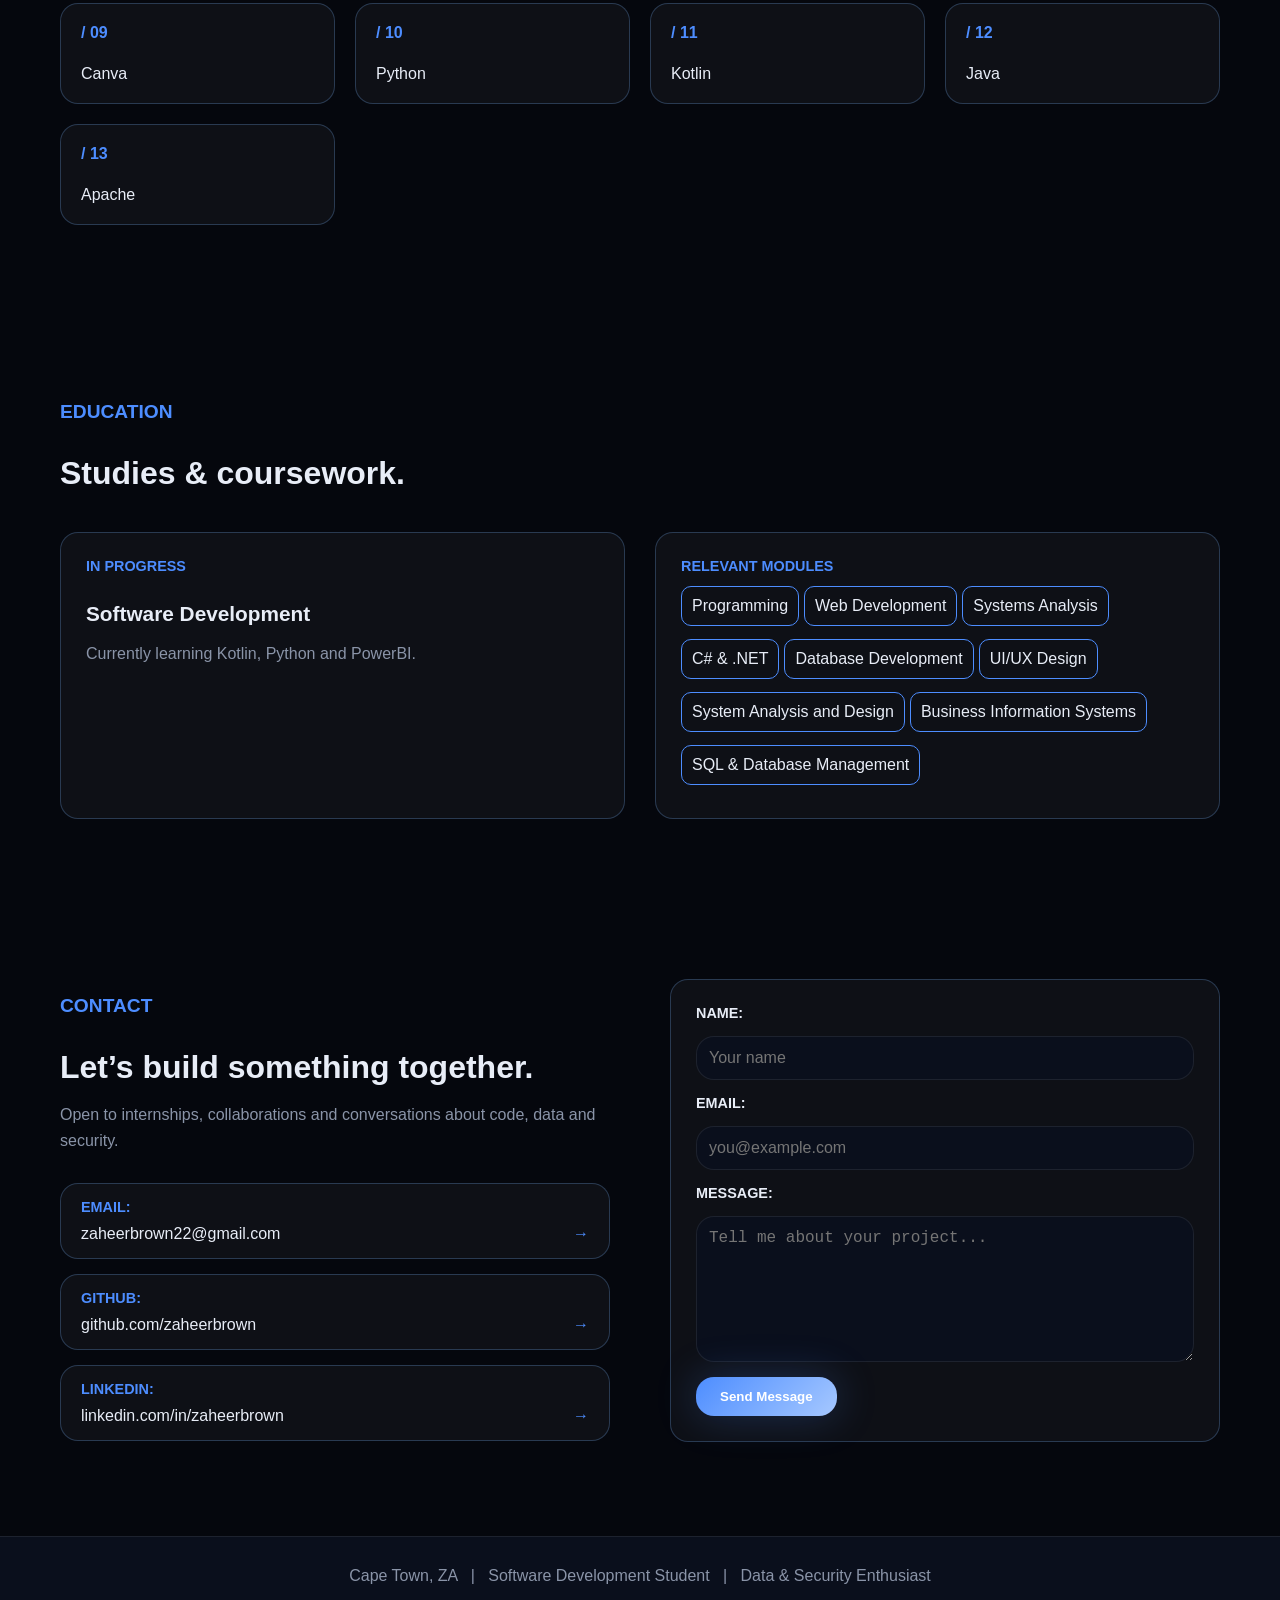
==== commit e7e60a05: "Added View Resume button" ====
--- a/index.html
+++ b/index.html
@@ -34,8 +34,9 @@
                 Currently studying IT while continuously improving my skills in backend development, databases, and
                 software design.</p>
             <div class="buttons">
-                <a href="assets/Zaheer_Brown_CV.pdf" target="_blank" class="btn-secondary">
-        View CV</a>
+                <a href="assets/CV MOGAMAT ZAHEER BROWN 2026.pdf" target="_blank" class="btn-secondary">
+                  View Resumegit status
+                 </a>
                 <a href="#contact" class="btn-secondary">Contact Me</a>
             </div>
         </div>
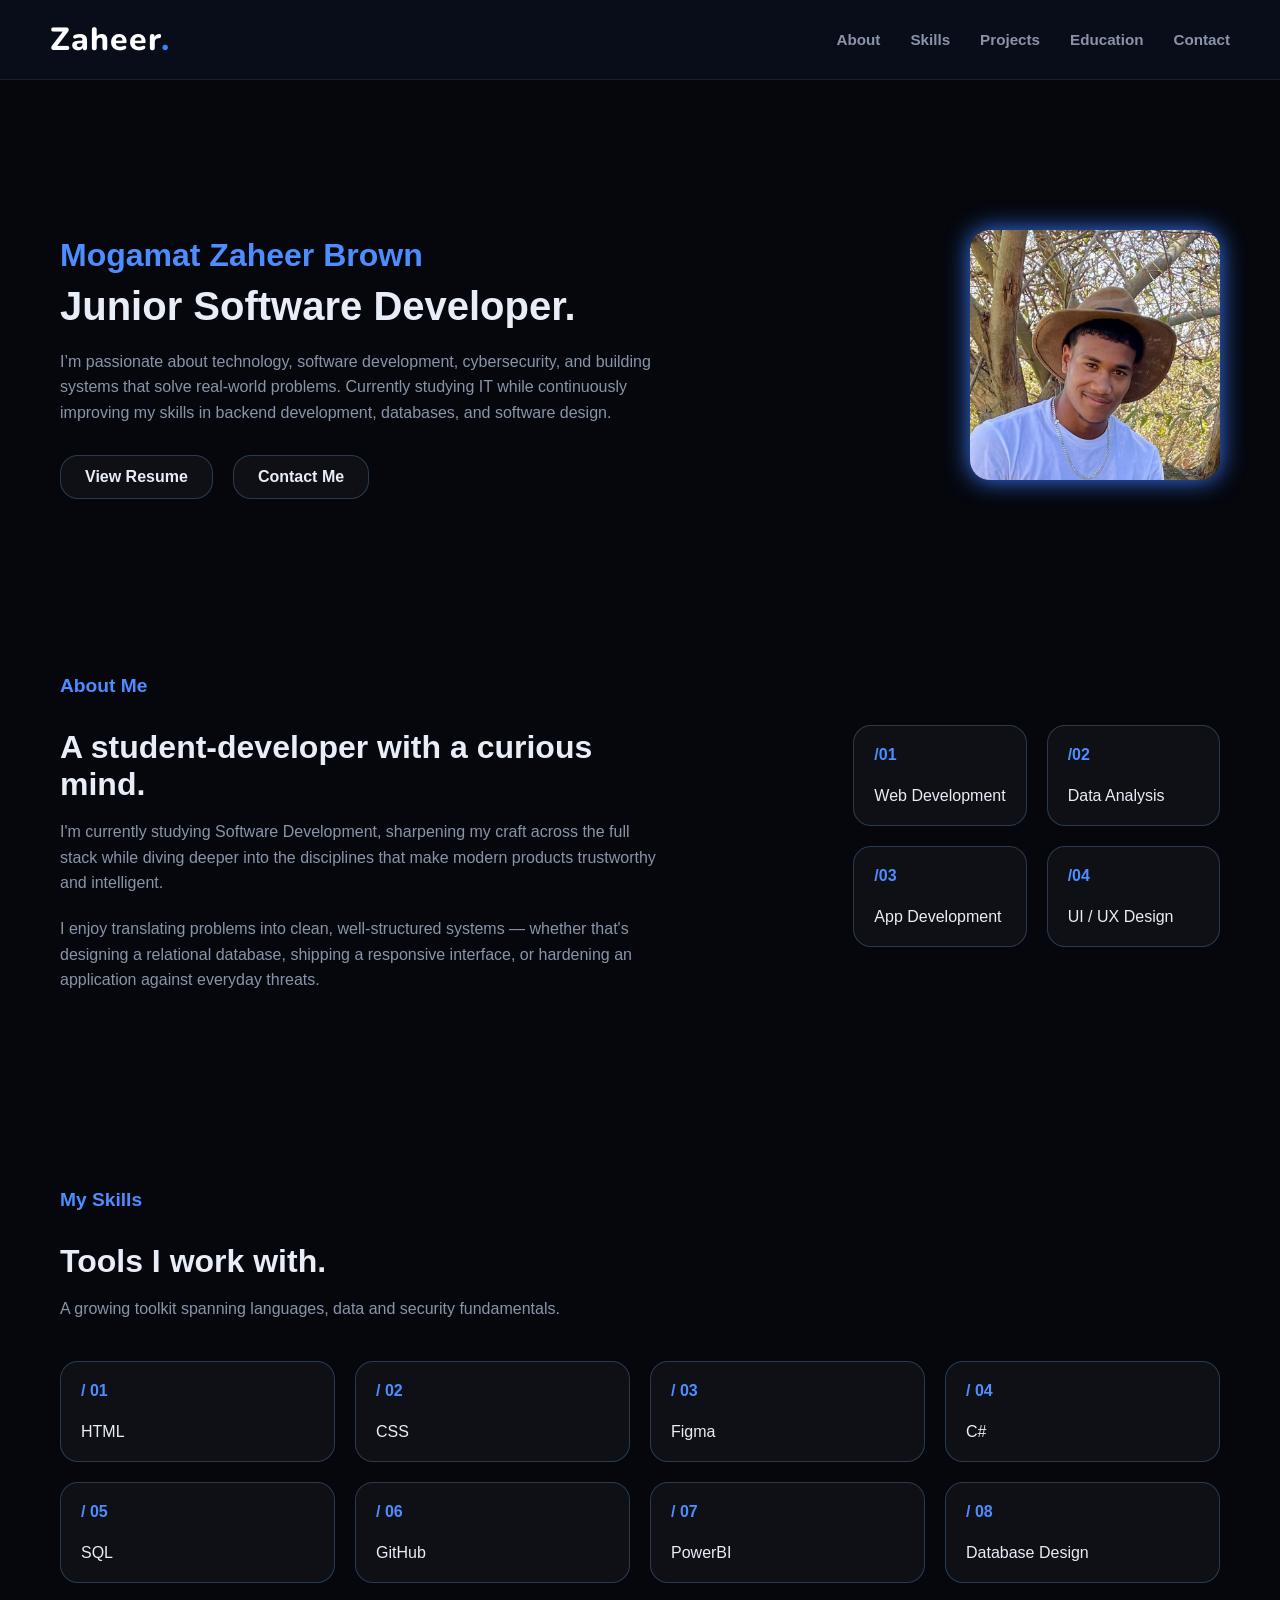
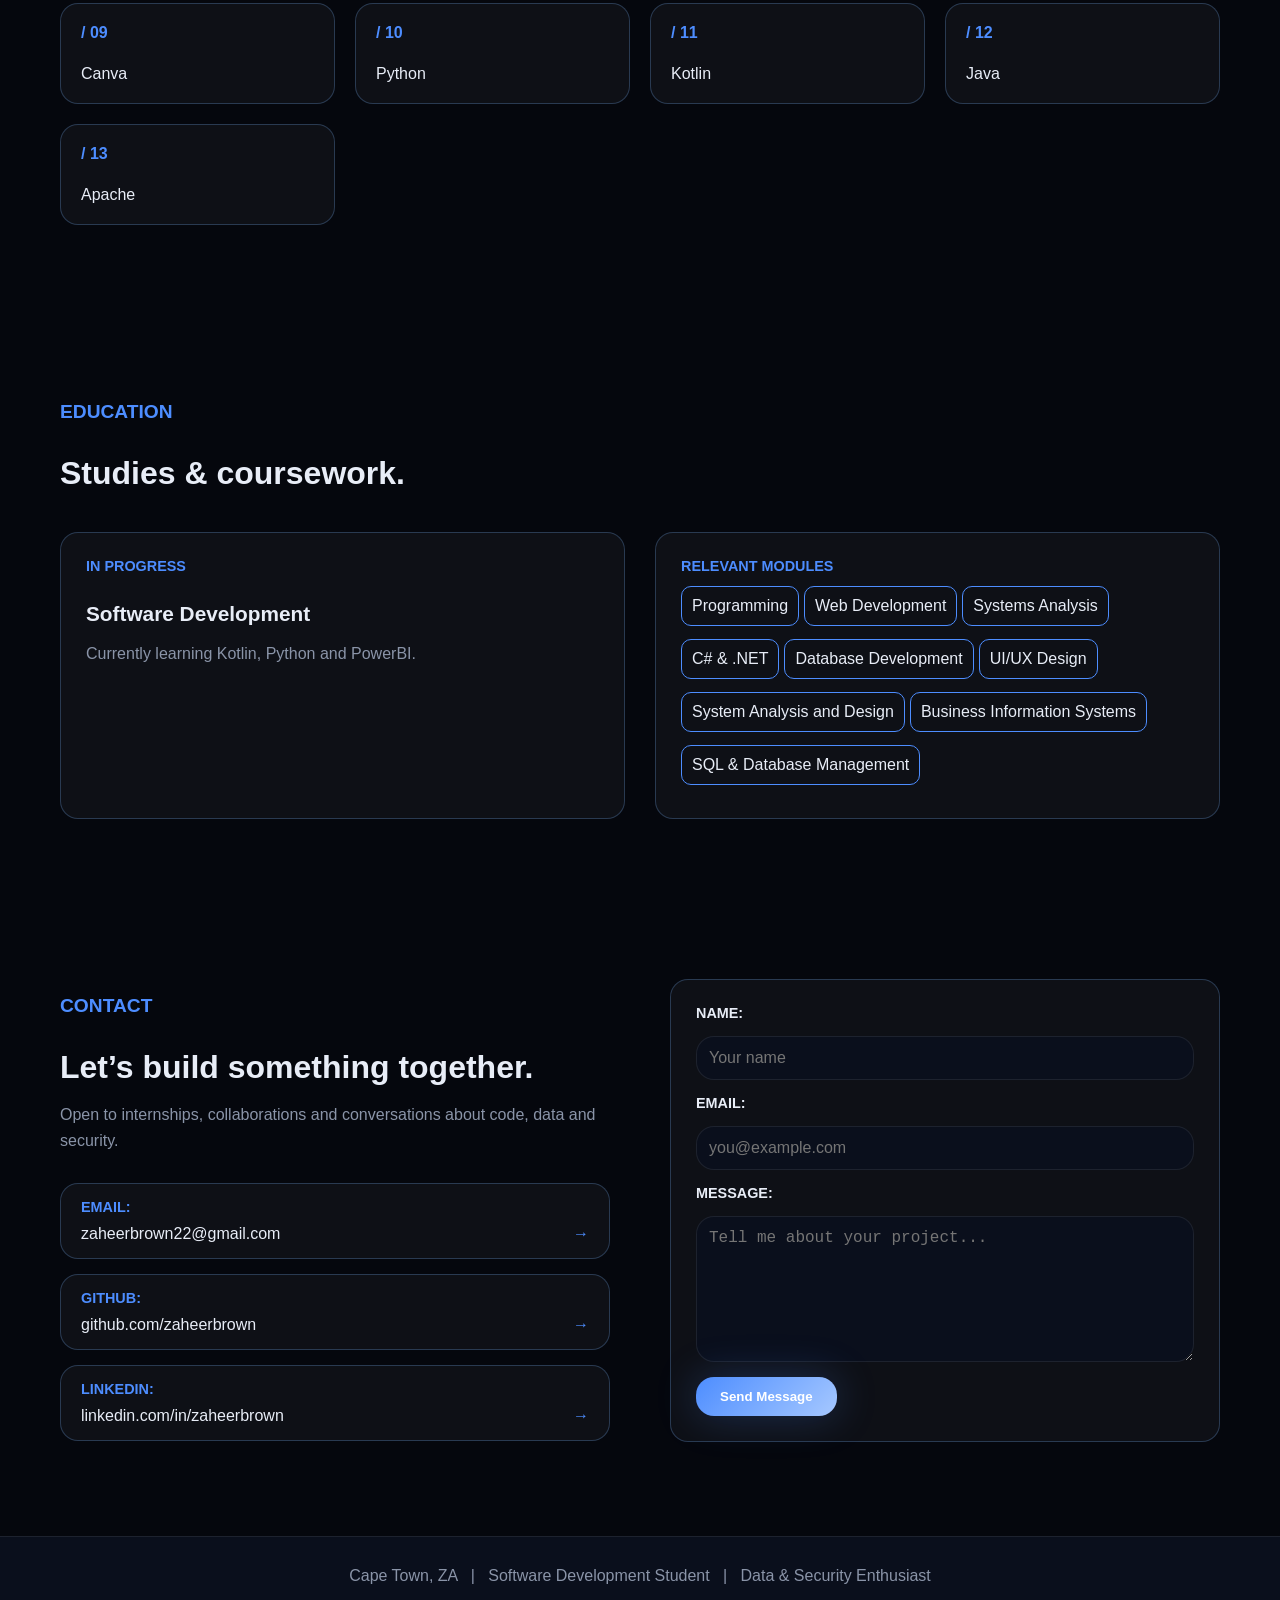
==== commit 7889c097: "made a spelling error" ====
--- a/index.html
+++ b/index.html
@@ -35,7 +35,7 @@
                 software design.</p>
             <div class="buttons">
                 <a href="assets/CV MOGAMAT ZAHEER BROWN 2026.pdf" target="_blank" class="btn-secondary">
-                  View Resumegit status
+                  View Resume
                  </a>
                 <a href="#contact" class="btn-secondary">Contact Me</a>
             </div>
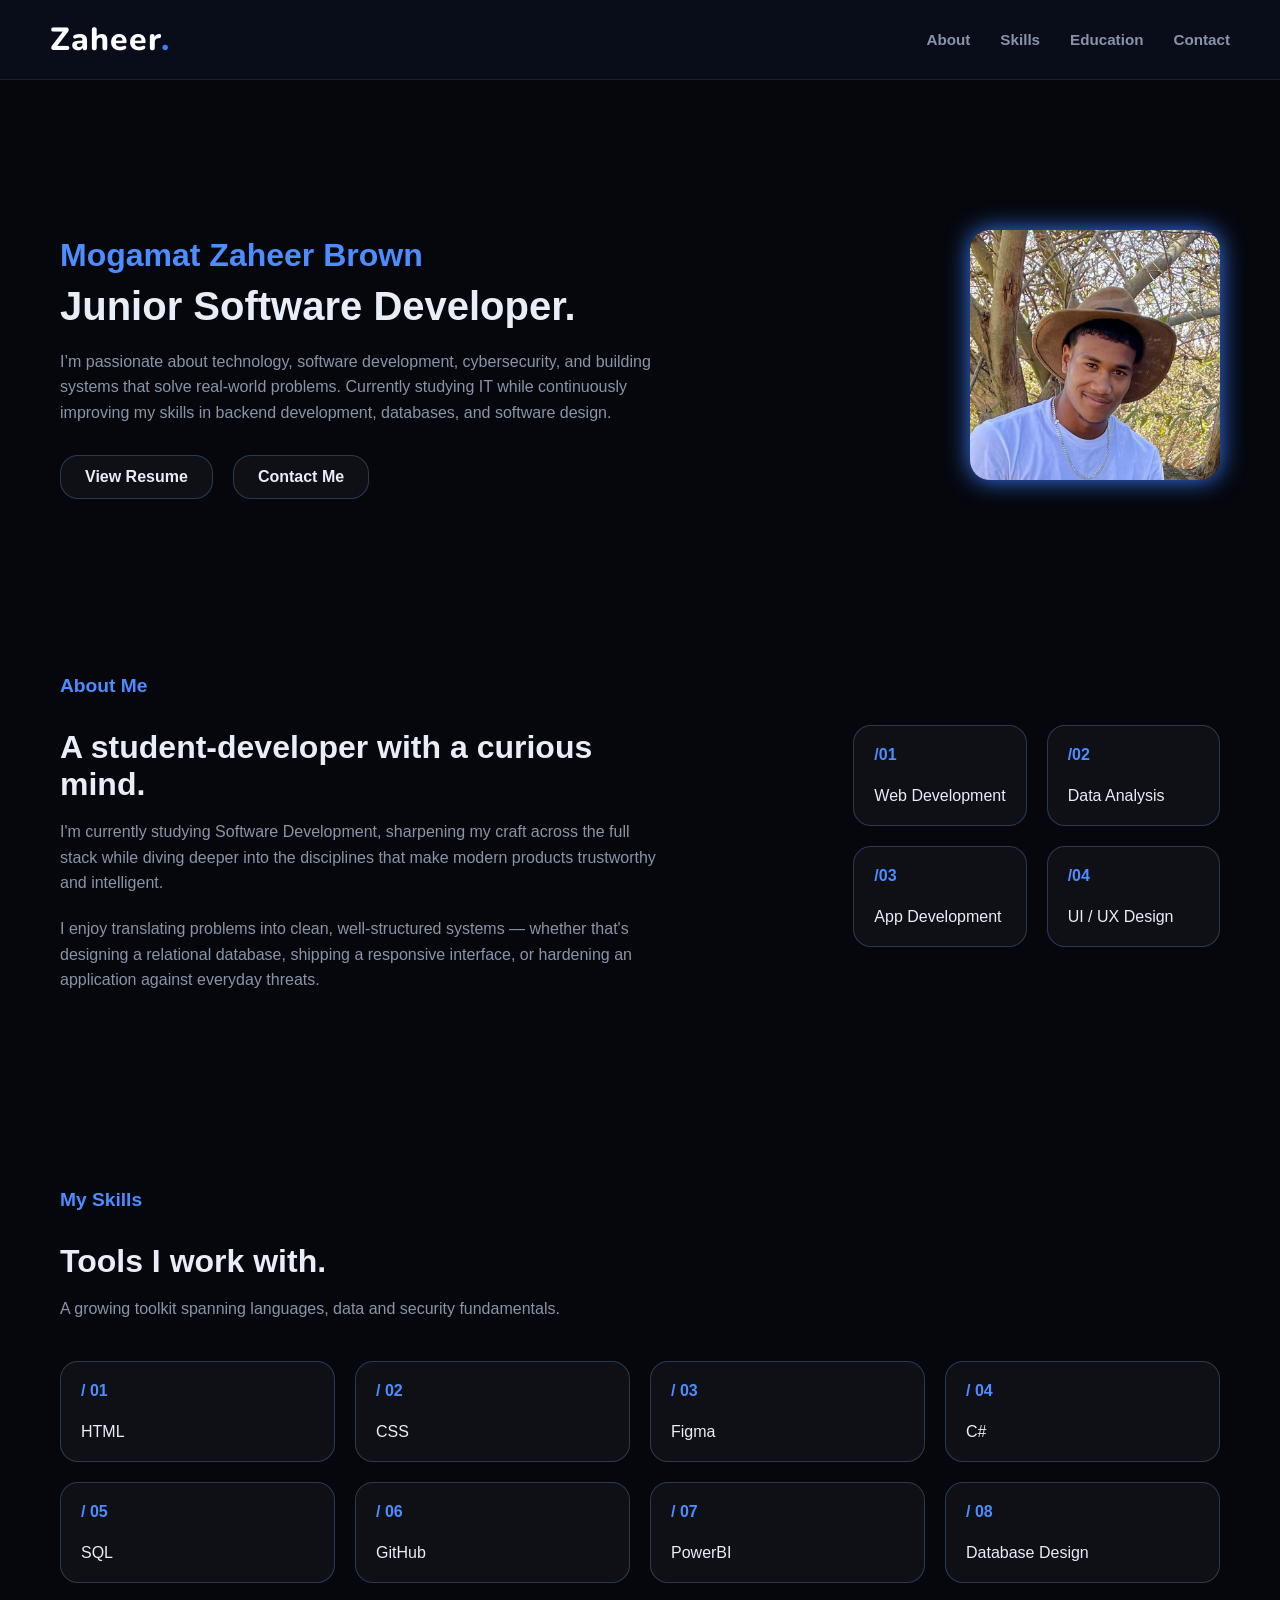
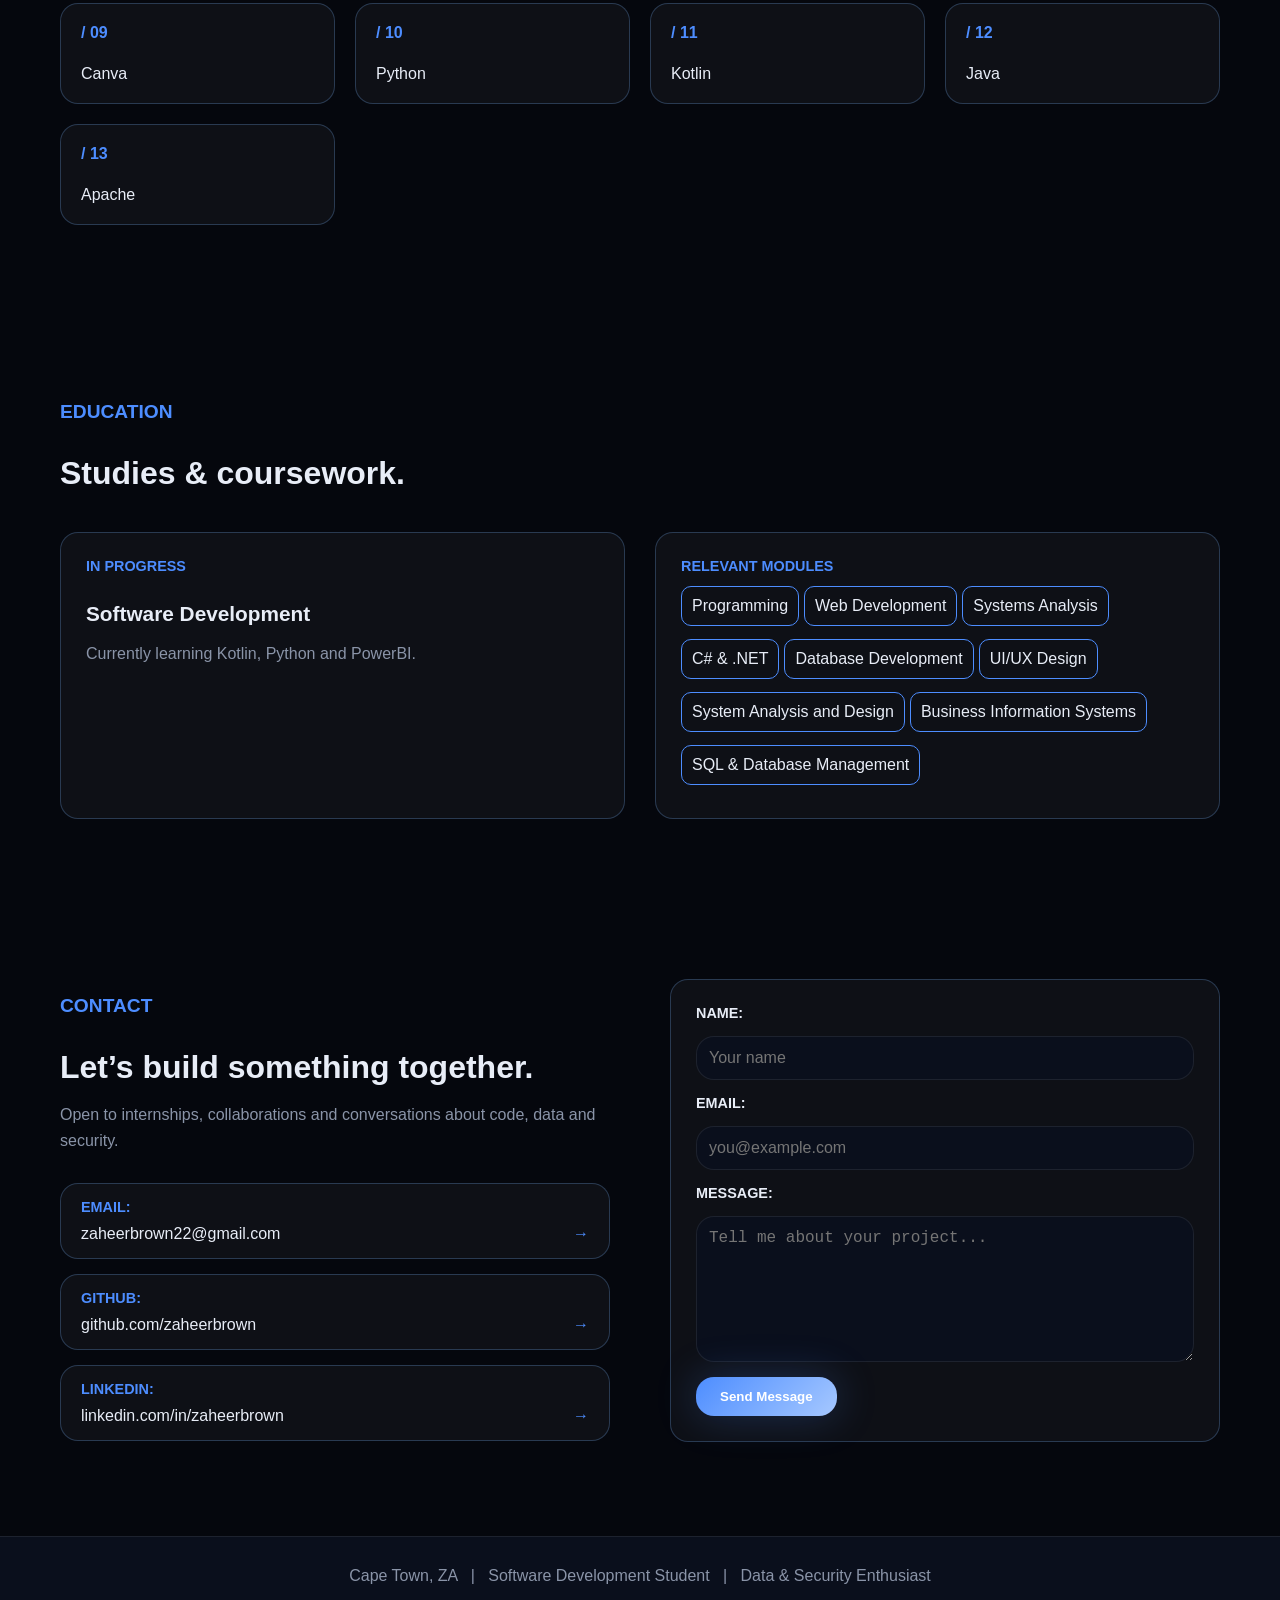
==== commit 25127d84: "removed a button" ====
--- a/index.html
+++ b/index.html
@@ -19,7 +19,6 @@
         <div class="nav_list">
             <a href="#about">About</a>
             <a href="#skills">Skills</a>
-            <a href="#projects">Projects</a>
             <a href="#education">Education</a>
             <a href="#contact">Contact</a>
         </div>
